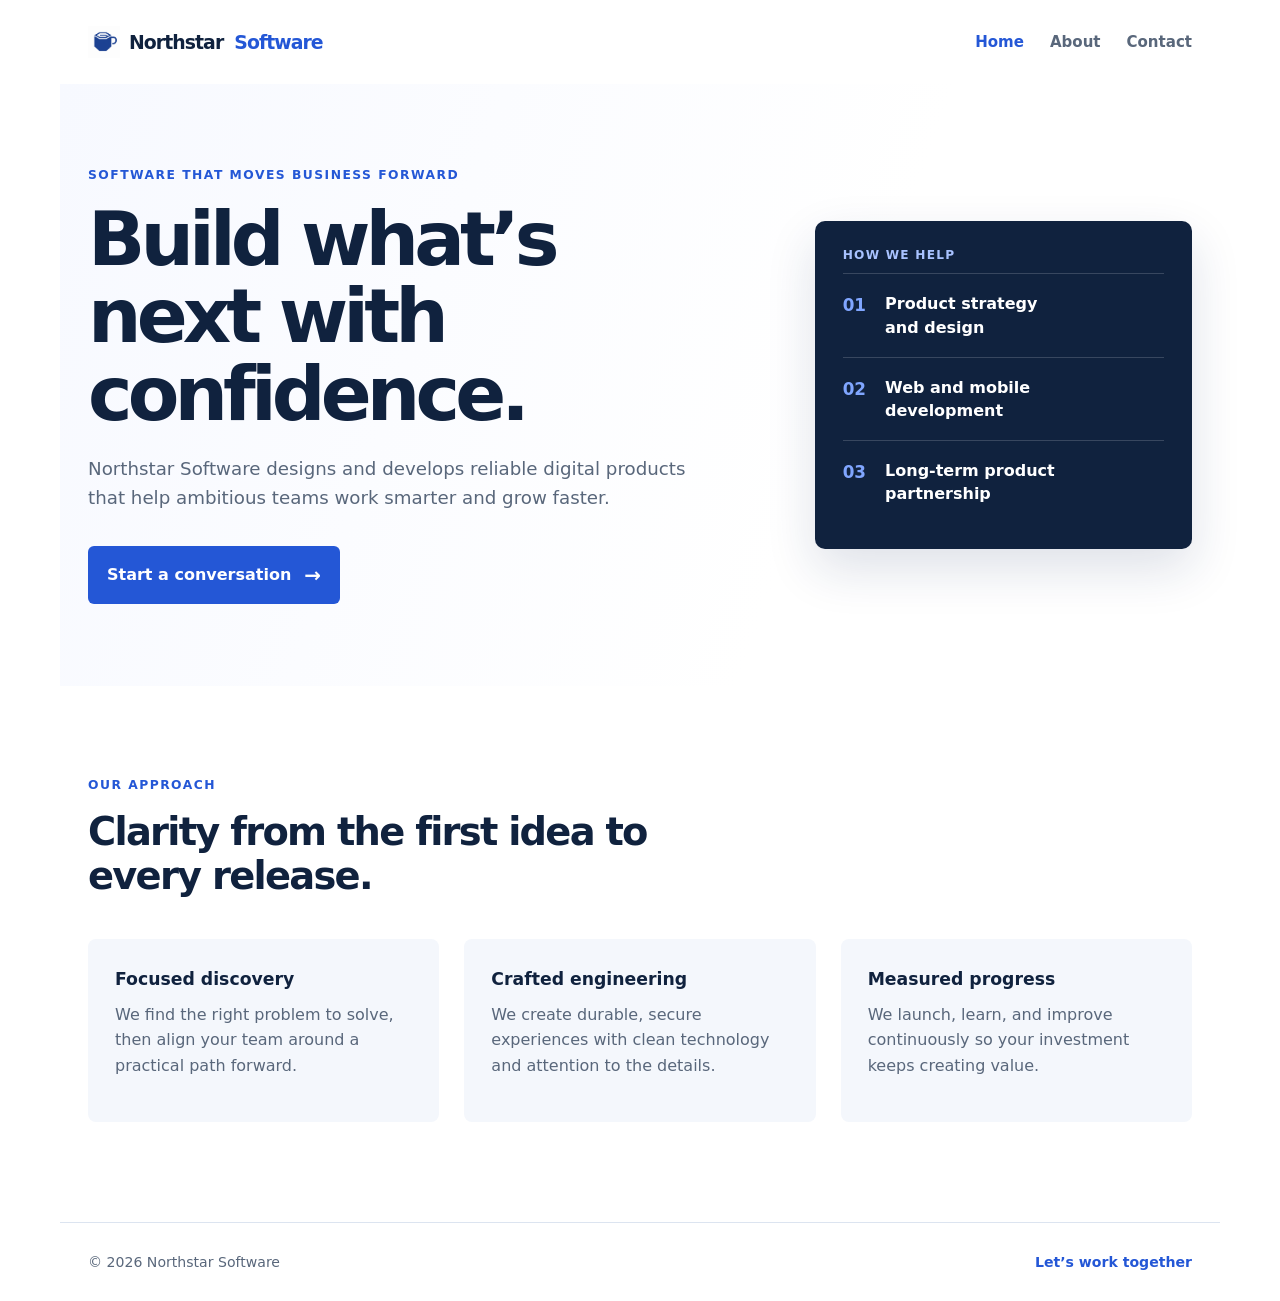
==== index.html @ 84e4131d "Add company logo to navbar" ====
<!doctype html>
<html lang="en">
  <head>
    <meta charset="UTF-8" />
    <meta name="viewport" content="width=device-width, initial-scale=1.0" />
    <meta name="description" content="Northstar Software builds dependable digital products for growing businesses." />
    <title>Northstar Software | Better software, thoughtfully built</title>
    <link rel="stylesheet" href="styles.css" />
  </head>
  <body>
    <header class="site-header">
      <a class="brand" href="index.html" aria-label="Northstar Software home"><img src="assets/company-logo-cropped.png" alt="" />Northstar<span>Software</span></a>
      <nav aria-label="Main navigation">
        <a class="active" href="index.html" aria-current="page">Home</a>
        <a href="about.html">About</a>
        <a href="contact.html">Contact</a>
      </nav>
    </header>
    <main>
      <section class="hero">
        <div class="hero-copy">
          <p class="eyebrow">Software that moves business forward</p>
          <h1>Build what’s next with confidence.</h1>
          <p class="lead">Northstar Software designs and develops reliable digital products that help ambitious teams work smarter and grow faster.</p>
          <a class="button" href="contact.html">Start a conversation <span aria-hidden="true">→</span></a>
        </div>
        <div class="hero-card" aria-label="Software delivery highlights">
          <p class="card-label">How we help</p>
          <div class="metric"><strong>01</strong><span>Product strategy<br />and design</span></div>
          <div class="metric"><strong>02</strong><span>Web and mobile<br />development</span></div>
          <div class="metric"><strong>03</strong><span>Long-term product<br />partnership</span></div>
        </div>
      </section>
      <section class="services" aria-labelledby="services-title">
        <p class="eyebrow">Our approach</p>
        <h2 id="services-title">Clarity from the first idea to every release.</h2>
        <div class="service-grid">
          <article><h3>Focused discovery</h3><p>We find the right problem to solve, then align your team around a practical path forward.</p></article>
          <article><h3>Crafted engineering</h3><p>We create durable, secure experiences with clean technology and attention to the details.</p></article>
          <article><h3>Measured progress</h3><p>We launch, learn, and improve continuously so your investment keeps creating value.</p></article>
        </div>
      </section>
    </main>
    <footer><span>© 2026 Northstar Software</span><a href="contact.html">Let’s work together</a></footer>
  </body>
</html>
---- styles.css ----
:root { --ink:#10223e; --muted:#59677b; --blue:#2457d6; --light:#f4f7fc; --line:#dce4f0; --white:#fff; }
* { box-sizing:border-box; }
body { margin:0; color:var(--ink); background:var(--white); font-family:Inter,ui-sans-serif,system-ui,-apple-system,BlinkMacSystemFont,"Segoe UI",sans-serif; line-height:1.6; }
a { color:inherit; text-decoration:none; }
.site-header, main, footer { max-width:1160px; margin:auto; }
.site-header { min-height:84px; padding:0 28px; display:flex; align-items:center; justify-content:space-between; }
.brand { display:inline-flex; align-items:center; gap:9px; font-size:1.18rem; font-weight:800; letter-spacing:-.05em; }.brand img { width:32px; height:32px; object-fit:contain; }.brand span { color:var(--blue); margin-left:2px; }
nav { display:flex; gap:26px; } nav a { color:var(--muted); font-size:.94rem; font-weight:650; } nav a:hover,nav a.active { color:var(--blue); }
.hero { min-height:560px; padding:82px 28px; display:grid; grid-template-columns:1.35fr .8fr; gap:90px; align-items:center; background:linear-gradient(110deg,#f7f9ff 0%,#fff 65%); }
.eyebrow { margin:0 0 15px; color:var(--blue); font-weight:750; font-size:.77rem; letter-spacing:.12em; text-transform:uppercase; }
h1,h2,h3,p { margin-top:0; } h1 { max-width:750px; margin-bottom:21px; font-size:clamp(2.6rem,6vw,4.7rem); letter-spacing:-.065em; line-height:1.03; } h2 { font-size:clamp(1.8rem,3vw,2.8rem); line-height:1.13; letter-spacing:-.045em; } h3 { font-size:1.08rem; margin-bottom:8px; } .lead { max-width:635px; color:var(--muted); font-size:1.14rem; }
.button { display:inline-flex; align-items:center; gap:13px; margin-top:15px; padding:13px 19px; border:0; border-radius:6px; background:var(--blue); color:#fff; font:inherit; font-weight:750; cursor:pointer; }.button span { font-size:1.25em; }.button:hover { background:#173f9f; }
.hero-card { padding:25px 28px; color:#fff; background:var(--ink); border-radius:10px; box-shadow:0 20px 50px #152e5c24; }.card-label { margin-bottom:8px; color:#a8c2ff; font-size:.76rem; font-weight:750; letter-spacing:.1em; text-transform:uppercase; }.metric { display:flex; gap:19px; padding:18px 0; border-top:1px solid #ffffff2b; }.metric strong { color:#80a6ff; font-size:1.05rem; }.metric span { font-weight:650; line-height:1.45; }
.services { padding:90px 28px 100px; }.services h2 { max-width:600px; margin-bottom:42px; }.service-grid { display:grid; grid-template-columns:repeat(3,1fr); gap:25px; }.service-grid article { padding:27px; background:var(--light); border-radius:8px; }.service-grid p,.split-section p, aside p { color:var(--muted); }
.page-content { padding:80px 28px 100px; }.page-content > h1 { max-width:800px; }.split-section { display:grid; grid-template-columns:1fr 1fr; gap:90px; margin-top:70px; padding-top:45px; border-top:1px solid var(--line); }.values > div { padding:0 0 20px 53px; position:relative; }.values strong { position:absolute; left:0; color:var(--blue); }.values h3 { margin-bottom:3px; }.values p { margin-bottom:0; }
.contact-layout { display:grid; grid-template-columns:1.1fr .75fr; gap:90px; margin-top:55px; padding-top:40px; border-top:1px solid var(--line); } form { display:grid; gap:8px; } label { margin-top:12px; font-weight:700; font-size:.92rem; } input,textarea { width:100%; padding:12px; border:1px solid #b8c4d5; border-radius:5px; font:inherit; } input:focus,textarea:focus { outline:2px solid #8daaf2; border-color:var(--blue); } form .button { justify-self:start; } aside { padding:28px; align-self:start; background:var(--light); border-radius:8px; } aside h2 { font-size:1.5rem; }.email { color:var(--blue); font-weight:750; }.aside-note { margin-top:28px; font-size:.94rem; }
footer { display:flex; justify-content:space-between; padding:28px; border-top:1px solid var(--line); color:var(--muted); font-size:.88rem; } footer a { color:var(--blue); font-weight:700; }
@media (max-width:720px) { .site-header { min-height:72px; padding:0 20px; }.brand { gap:7px; font-size:1rem; }.brand img { width:28px; height:28px; } nav { gap:14px; font-size:.86rem; }.hero { min-height:0; padding:60px 20px; grid-template-columns:1fr; gap:45px; }.services,.page-content { padding:62px 20px; }.service-grid,.split-section,.contact-layout { grid-template-columns:1fr; gap:32px; }.split-section,.contact-layout { margin-top:45px; }.service-grid { gap:15px; } footer { padding:24px 20px; } }
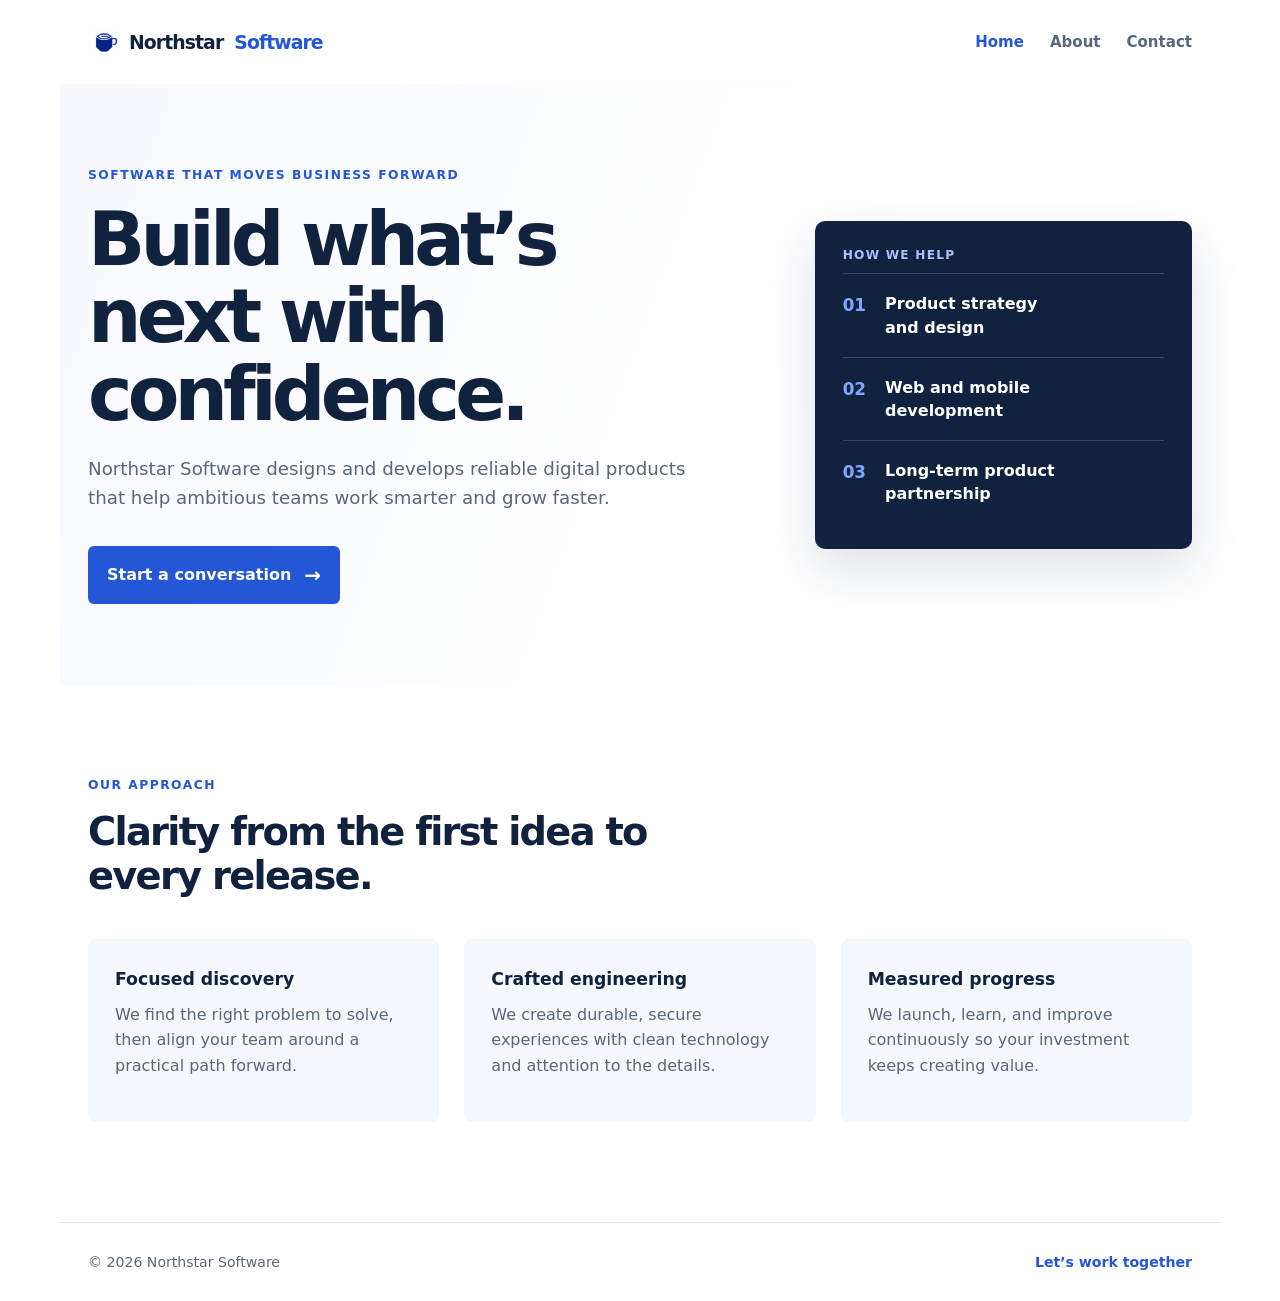
==== commit 014cb631: "Update navbar logo asset" ====
--- a/index.html
+++ b/index.html
@@ -9,7 +9,7 @@
   </head>
   <body>
     <header class="site-header">
-      <a class="brand" href="index.html" aria-label="Northstar Software home"><img src="assets/company-logo-cropped.png" alt="" />Northstar<span>Software</span></a>
+      <a class="brand" href="index.html" aria-label="Northstar Software home"><img src="assets/company-logo.jpg" alt="" />Northstar<span>Software</span></a>
       <nav aria-label="Main navigation">
         <a class="active" href="index.html" aria-current="page">Home</a>
         <a href="about.html">About</a>
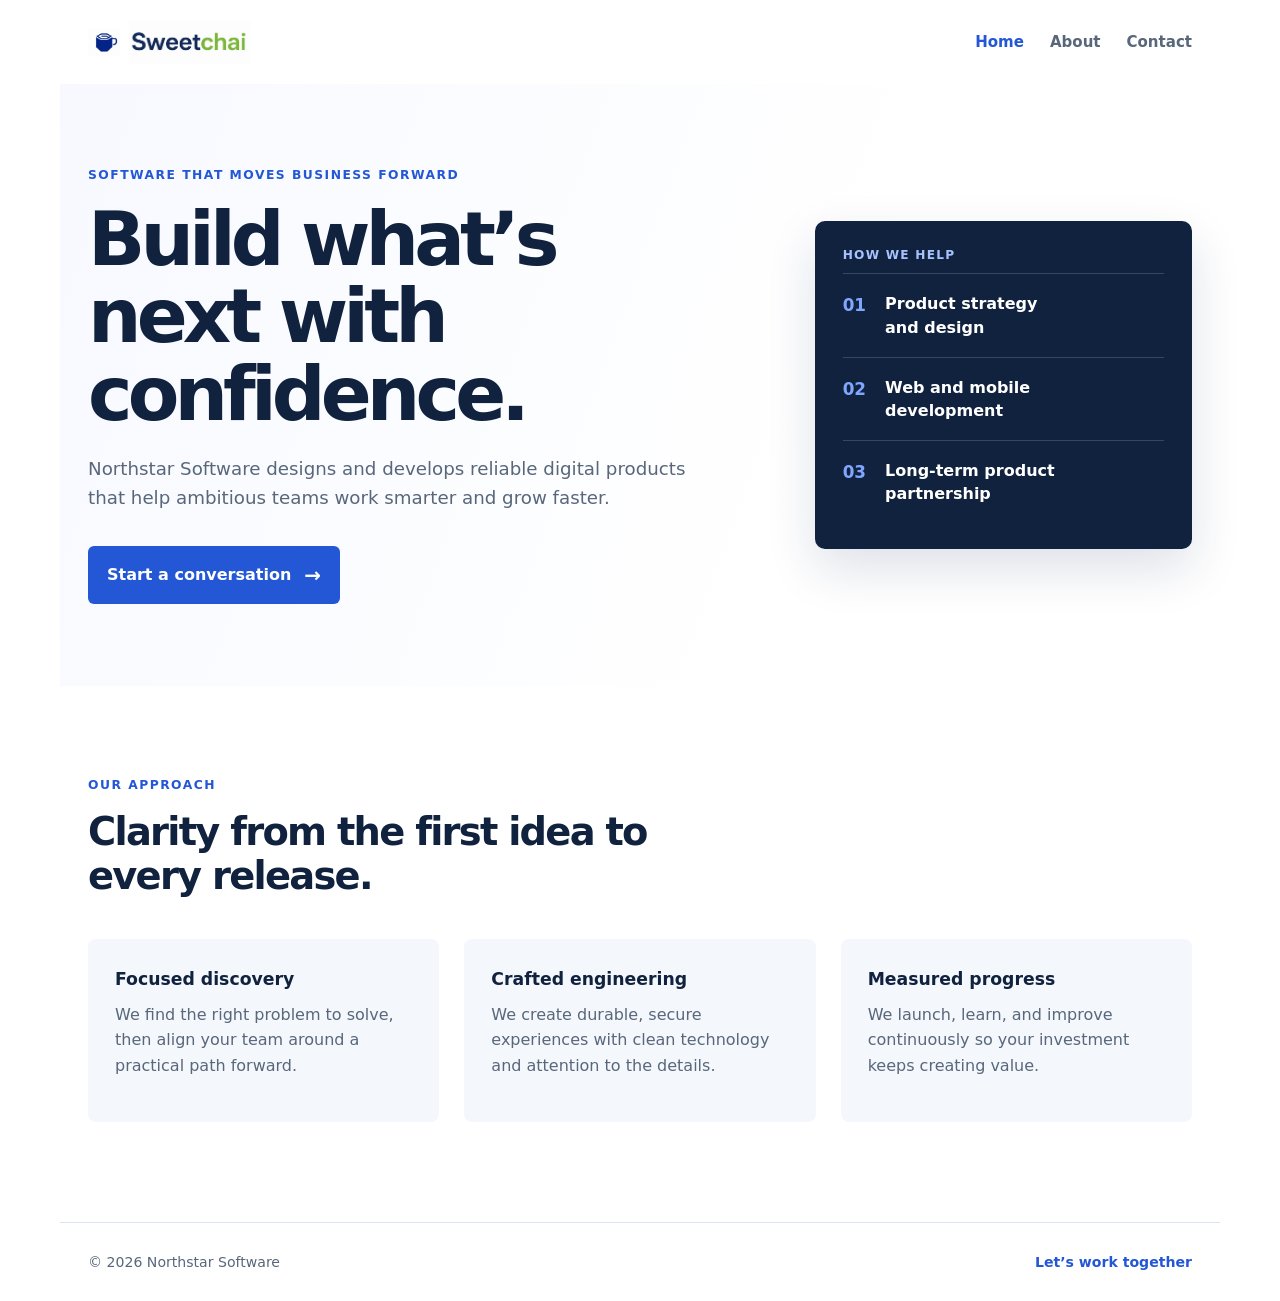
==== commit 2523b50c: "Use Sweetchai wordmark in navbar" ====
--- a/index.html
+++ b/index.html
@@ -9,7 +9,7 @@
   </head>
   <body>
     <header class="site-header">
-      <a class="brand" href="index.html" aria-label="Northstar Software home"><img src="assets/company-logo.jpg" alt="" />Northstar<span>Software</span></a>
+      <a class="brand" href="index.html" aria-label="Sweetchai home"><img class="brand-icon" src="assets/company-logo.jpg" alt="" /><img class="brand-wordmark" src="assets/sweetchai-wordmark.png" alt="Sweetchai" /></a>
       <nav aria-label="Main navigation">
         <a class="active" href="index.html" aria-current="page">Home</a>
         <a href="about.html">About</a>
--- a/styles.css
+++ b/styles.css
@@ -4,7 +4,7 @@
 a { color:inherit; text-decoration:none; }
 .site-header, main, footer { max-width:1160px; margin:auto; }
 .site-header { min-height:84px; padding:0 28px; display:flex; align-items:center; justify-content:space-between; }
-.brand { display:inline-flex; align-items:center; gap:9px; font-size:1.18rem; font-weight:800; letter-spacing:-.05em; }.brand img { width:32px; height:32px; object-fit:contain; }.brand span { color:var(--blue); margin-left:2px; }
+.brand { display:inline-flex; align-items:center; gap:9px; }.brand-icon { width:32px; height:32px; object-fit:contain; }.brand-wordmark { display:block; width:122px; height:auto; }
 nav { display:flex; gap:26px; } nav a { color:var(--muted); font-size:.94rem; font-weight:650; } nav a:hover,nav a.active { color:var(--blue); }
 .hero { min-height:560px; padding:82px 28px; display:grid; grid-template-columns:1.35fr .8fr; gap:90px; align-items:center; background:linear-gradient(110deg,#f7f9ff 0%,#fff 65%); }
 .eyebrow { margin:0 0 15px; color:var(--blue); font-weight:750; font-size:.77rem; letter-spacing:.12em; text-transform:uppercase; }
@@ -15,4 +15,5 @@
 .page-content { padding:80px 28px 100px; }.page-content > h1 { max-width:800px; }.split-section { display:grid; grid-template-columns:1fr 1fr; gap:90px; margin-top:70px; padding-top:45px; border-top:1px solid var(--line); }.values > div { padding:0 0 20px 53px; position:relative; }.values strong { position:absolute; left:0; color:var(--blue); }.values h3 { margin-bottom:3px; }.values p { margin-bottom:0; }
 .contact-layout { display:grid; grid-template-columns:1.1fr .75fr; gap:90px; margin-top:55px; padding-top:40px; border-top:1px solid var(--line); } form { display:grid; gap:8px; } label { margin-top:12px; font-weight:700; font-size:.92rem; } input,textarea { width:100%; padding:12px; border:1px solid #b8c4d5; border-radius:5px; font:inherit; } input:focus,textarea:focus { outline:2px solid #8daaf2; border-color:var(--blue); } form .button { justify-self:start; } aside { padding:28px; align-self:start; background:var(--light); border-radius:8px; } aside h2 { font-size:1.5rem; }.email { color:var(--blue); font-weight:750; }.aside-note { margin-top:28px; font-size:.94rem; }
 footer { display:flex; justify-content:space-between; padding:28px; border-top:1px solid var(--line); color:var(--muted); font-size:.88rem; } footer a { color:var(--blue); font-weight:700; }
-@media (max-width:720px) { .site-header { min-height:72px; padding:0 20px; }.brand { gap:7px; font-size:1rem; }.brand img { width:28px; height:28px; } nav { gap:14px; font-size:.86rem; }.hero { min-height:0; padding:60px 20px; grid-template-columns:1fr; gap:45px; }.services,.page-content { padding:62px 20px; }.service-grid,.split-section,.contact-layout { grid-template-columns:1fr; gap:32px; }.split-section,.contact-layout { margin-top:45px; }.service-grid { gap:15px; } footer { padding:24px 20px; } }
+@media (max-width:720px) { .site-header { min-height:72px; padding:0 20px; }.brand { gap:7px; }.brand-icon { width:28px; height:28px; }.brand-wordmark { width:106px; } nav { gap:14px; font-size:.86rem; }.hero { min-height:0; padding:60px 20px; grid-template-columns:1fr; gap:45px; }.services,.page-content { padding:62px 20px; }.service-grid,.split-section,.contact-layout { grid-template-columns:1fr; gap:32px; }.split-section,.contact-layout { margin-top:45px; }.service-grid { gap:15px; } footer { padding:24px 20px; } }
+@media (max-width:420px) { .site-header { padding:0 14px; }.brand { gap:5px; }.brand-icon { width:24px; height:24px; }.brand-wordmark { width:94px; } nav { gap:10px; } }
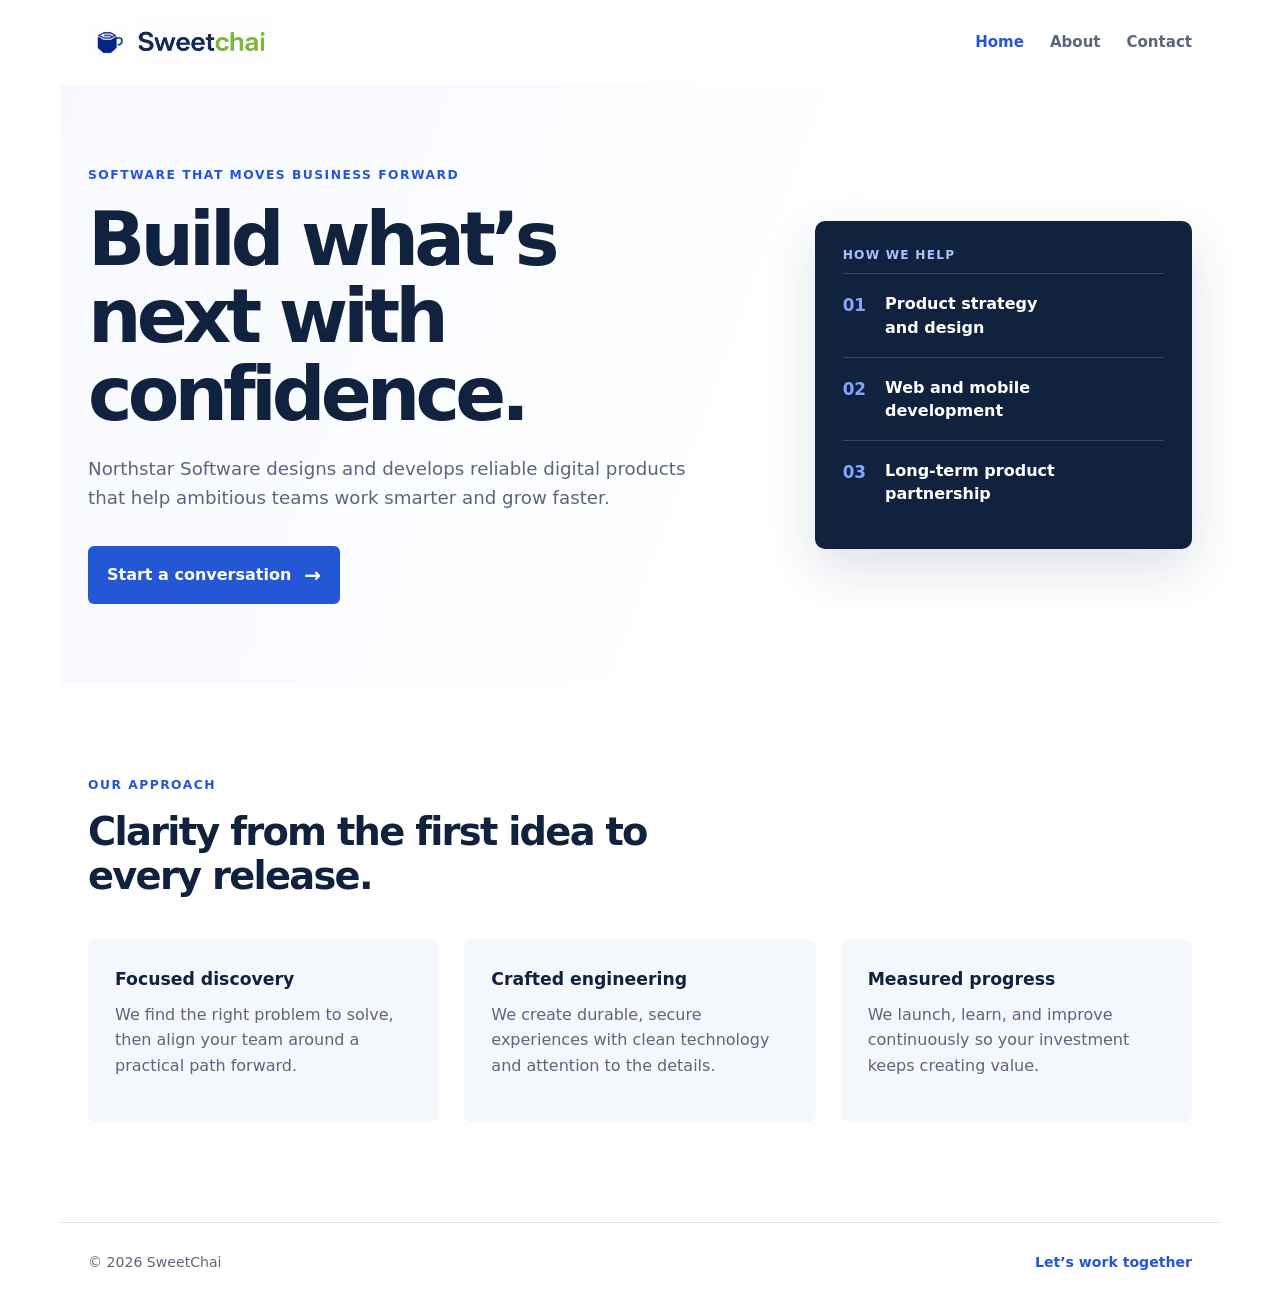
==== commit e0c4b793: "Update SweetChai contact and footer branding" ====
--- a/index.html
+++ b/index.html
@@ -41,6 +41,6 @@
         </div>
       </section>
     </main>
-    <footer><span>© 2026 Northstar Software</span><a href="contact.html">Let’s work together</a></footer>
+    <footer><span>© 2026 SweetChai</span><a href="contact.html">Let’s work together</a></footer>
   </body>
 </html>
--- a/styles.css
+++ b/styles.css
@@ -4,7 +4,7 @@
 a { color:inherit; text-decoration:none; }
 .site-header, main, footer { max-width:1160px; margin:auto; }
 .site-header { min-height:84px; padding:0 28px; display:flex; align-items:center; justify-content:space-between; }
-.brand { display:inline-flex; align-items:center; gap:9px; }.brand-icon { width:32px; height:32px; object-fit:contain; }.brand-wordmark { display:block; width:122px; height:auto; }
+.brand { display:inline-flex; align-items:center; gap:9px; }.brand-icon { width:38px; height:38px; object-fit:contain; }.brand-wordmark { display:block; width:136px; height:auto; }
 nav { display:flex; gap:26px; } nav a { color:var(--muted); font-size:.94rem; font-weight:650; } nav a:hover,nav a.active { color:var(--blue); }
 .hero { min-height:560px; padding:82px 28px; display:grid; grid-template-columns:1.35fr .8fr; gap:90px; align-items:center; background:linear-gradient(110deg,#f7f9ff 0%,#fff 65%); }
 .eyebrow { margin:0 0 15px; color:var(--blue); font-weight:750; font-size:.77rem; letter-spacing:.12em; text-transform:uppercase; }
@@ -15,5 +15,5 @@
 .page-content { padding:80px 28px 100px; }.page-content > h1 { max-width:800px; }.split-section { display:grid; grid-template-columns:1fr 1fr; gap:90px; margin-top:70px; padding-top:45px; border-top:1px solid var(--line); }.values > div { padding:0 0 20px 53px; position:relative; }.values strong { position:absolute; left:0; color:var(--blue); }.values h3 { margin-bottom:3px; }.values p { margin-bottom:0; }
 .contact-layout { display:grid; grid-template-columns:1.1fr .75fr; gap:90px; margin-top:55px; padding-top:40px; border-top:1px solid var(--line); } form { display:grid; gap:8px; } label { margin-top:12px; font-weight:700; font-size:.92rem; } input,textarea { width:100%; padding:12px; border:1px solid #b8c4d5; border-radius:5px; font:inherit; } input:focus,textarea:focus { outline:2px solid #8daaf2; border-color:var(--blue); } form .button { justify-self:start; } aside { padding:28px; align-self:start; background:var(--light); border-radius:8px; } aside h2 { font-size:1.5rem; }.email { color:var(--blue); font-weight:750; }.aside-note { margin-top:28px; font-size:.94rem; }
 footer { display:flex; justify-content:space-between; padding:28px; border-top:1px solid var(--line); color:var(--muted); font-size:.88rem; } footer a { color:var(--blue); font-weight:700; }
-@media (max-width:720px) { .site-header { min-height:72px; padding:0 20px; }.brand { gap:7px; }.brand-icon { width:28px; height:28px; }.brand-wordmark { width:106px; } nav { gap:14px; font-size:.86rem; }.hero { min-height:0; padding:60px 20px; grid-template-columns:1fr; gap:45px; }.services,.page-content { padding:62px 20px; }.service-grid,.split-section,.contact-layout { grid-template-columns:1fr; gap:32px; }.split-section,.contact-layout { margin-top:45px; }.service-grid { gap:15px; } footer { padding:24px 20px; } }
-@media (max-width:420px) { .site-header { padding:0 14px; }.brand { gap:5px; }.brand-icon { width:24px; height:24px; }.brand-wordmark { width:94px; } nav { gap:10px; } }
+@media (max-width:720px) { .site-header { min-height:72px; padding:0 20px; }.brand { gap:7px; }.brand-icon { width:32px; height:32px; }.brand-wordmark { width:114px; } nav { gap:14px; font-size:.86rem; }.hero { min-height:0; padding:60px 20px; grid-template-columns:1fr; gap:45px; }.services,.page-content { padding:62px 20px; }.service-grid,.split-section,.contact-layout { grid-template-columns:1fr; gap:32px; }.split-section,.contact-layout { margin-top:45px; }.service-grid { gap:15px; } footer { padding:24px 20px; } }
+@media (max-width:420px) { .site-header { padding:0 14px; }.brand { gap:5px; }.brand-icon { width:26px; height:26px; }.brand-wordmark { width:94px; } nav { gap:10px; } }
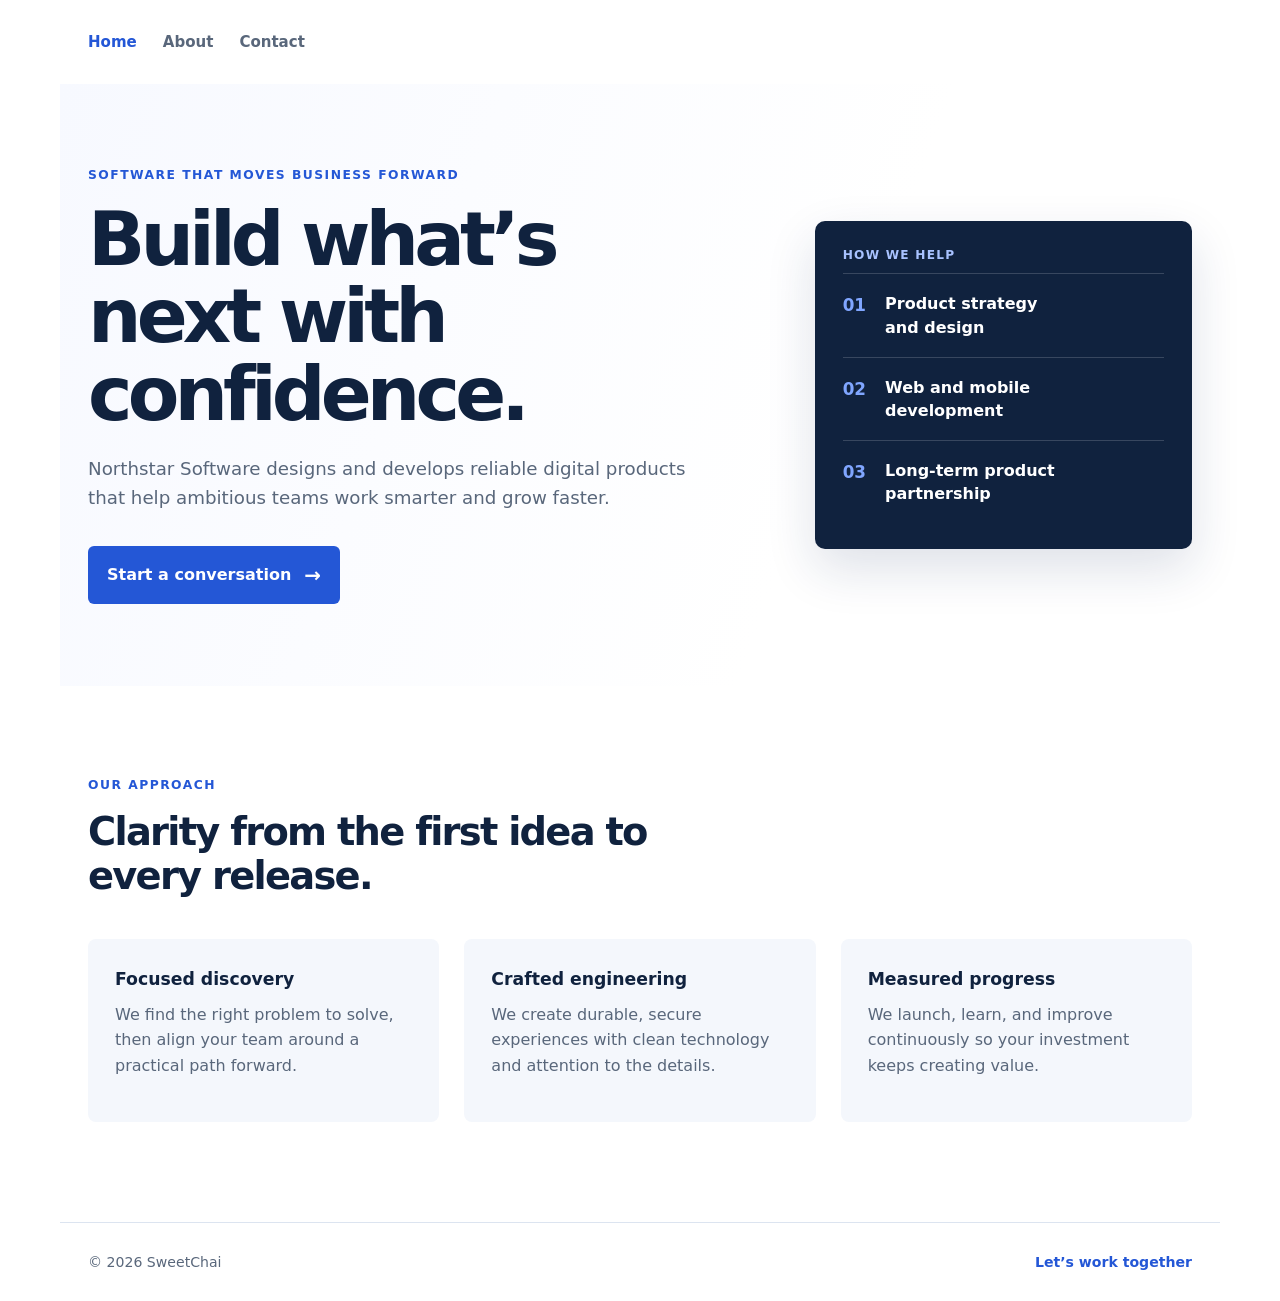
==== commit 200aef0a: "Remove navbar logo" ====
--- a/index.html
+++ b/index.html
@@ -9,7 +9,6 @@
   </head>
   <body>
     <header class="site-header">
-      <a class="brand" href="index.html" aria-label="Sweetchai home"><img class="brand-icon" src="assets/company-logo.jpg" alt="" /><img class="brand-wordmark" src="assets/sweetchai-wordmark.png" alt="Sweetchai" /></a>
       <nav aria-label="Main navigation">
         <a class="active" href="index.html" aria-current="page">Home</a>
         <a href="about.html">About</a>
--- a/styles.css
+++ b/styles.css
@@ -4,7 +4,7 @@
 a { color:inherit; text-decoration:none; }
 .site-header, main, footer { max-width:1160px; margin:auto; }
 .site-header { min-height:84px; padding:0 28px; display:flex; align-items:center; justify-content:space-between; }
-.brand { display:inline-flex; align-items:center; gap:9px; }.brand-icon { width:38px; height:38px; object-fit:contain; }.brand-wordmark { display:block; width:136px; height:auto; }
+.brand { display:inline-flex; align-items:center; gap:3px; }.brand-icon { width:42px; height:42px; object-fit:contain; }.brand-wordmark { display:block; width:auto; height:38px; }
 nav { display:flex; gap:26px; } nav a { color:var(--muted); font-size:.94rem; font-weight:650; } nav a:hover,nav a.active { color:var(--blue); }
 .hero { min-height:560px; padding:82px 28px; display:grid; grid-template-columns:1.35fr .8fr; gap:90px; align-items:center; background:linear-gradient(110deg,#f7f9ff 0%,#fff 65%); }
 .eyebrow { margin:0 0 15px; color:var(--blue); font-weight:750; font-size:.77rem; letter-spacing:.12em; text-transform:uppercase; }
@@ -15,5 +15,5 @@
 .page-content { padding:80px 28px 100px; }.page-content > h1 { max-width:800px; }.split-section { display:grid; grid-template-columns:1fr 1fr; gap:90px; margin-top:70px; padding-top:45px; border-top:1px solid var(--line); }.values > div { padding:0 0 20px 53px; position:relative; }.values strong { position:absolute; left:0; color:var(--blue); }.values h3 { margin-bottom:3px; }.values p { margin-bottom:0; }
 .contact-layout { display:grid; grid-template-columns:1.1fr .75fr; gap:90px; margin-top:55px; padding-top:40px; border-top:1px solid var(--line); } form { display:grid; gap:8px; } label { margin-top:12px; font-weight:700; font-size:.92rem; } input,textarea { width:100%; padding:12px; border:1px solid #b8c4d5; border-radius:5px; font:inherit; } input:focus,textarea:focus { outline:2px solid #8daaf2; border-color:var(--blue); } form .button { justify-self:start; } aside { padding:28px; align-self:start; background:var(--light); border-radius:8px; } aside h2 { font-size:1.5rem; }.email { color:var(--blue); font-weight:750; }.aside-note { margin-top:28px; font-size:.94rem; }
 footer { display:flex; justify-content:space-between; padding:28px; border-top:1px solid var(--line); color:var(--muted); font-size:.88rem; } footer a { color:var(--blue); font-weight:700; }
-@media (max-width:720px) { .site-header { min-height:72px; padding:0 20px; }.brand { gap:7px; }.brand-icon { width:32px; height:32px; }.brand-wordmark { width:114px; } nav { gap:14px; font-size:.86rem; }.hero { min-height:0; padding:60px 20px; grid-template-columns:1fr; gap:45px; }.services,.page-content { padding:62px 20px; }.service-grid,.split-section,.contact-layout { grid-template-columns:1fr; gap:32px; }.split-section,.contact-layout { margin-top:45px; }.service-grid { gap:15px; } footer { padding:24px 20px; } }
-@media (max-width:420px) { .site-header { padding:0 14px; }.brand { gap:5px; }.brand-icon { width:26px; height:26px; }.brand-wordmark { width:94px; } nav { gap:10px; } }
+@media (max-width:720px) { .site-header { min-height:72px; padding:0 20px; }.brand { gap:3px; }.brand-icon { width:36px; height:36px; }.brand-wordmark { width:auto; height:33px; } nav { gap:14px; font-size:.86rem; }.hero { min-height:0; padding:60px 20px; grid-template-columns:1fr; gap:45px; }.services,.page-content { padding:62px 20px; }.service-grid,.split-section,.contact-layout { grid-template-columns:1fr; gap:32px; }.split-section,.contact-layout { margin-top:45px; }.service-grid { gap:15px; } footer { padding:24px 20px; } }
+@media (max-width:420px) { .site-header { padding:0 14px; }.brand { gap:3px; }.brand-icon { width:29px; height:29px; }.brand-wordmark { width:auto; height:27px; } nav { gap:10px; } }
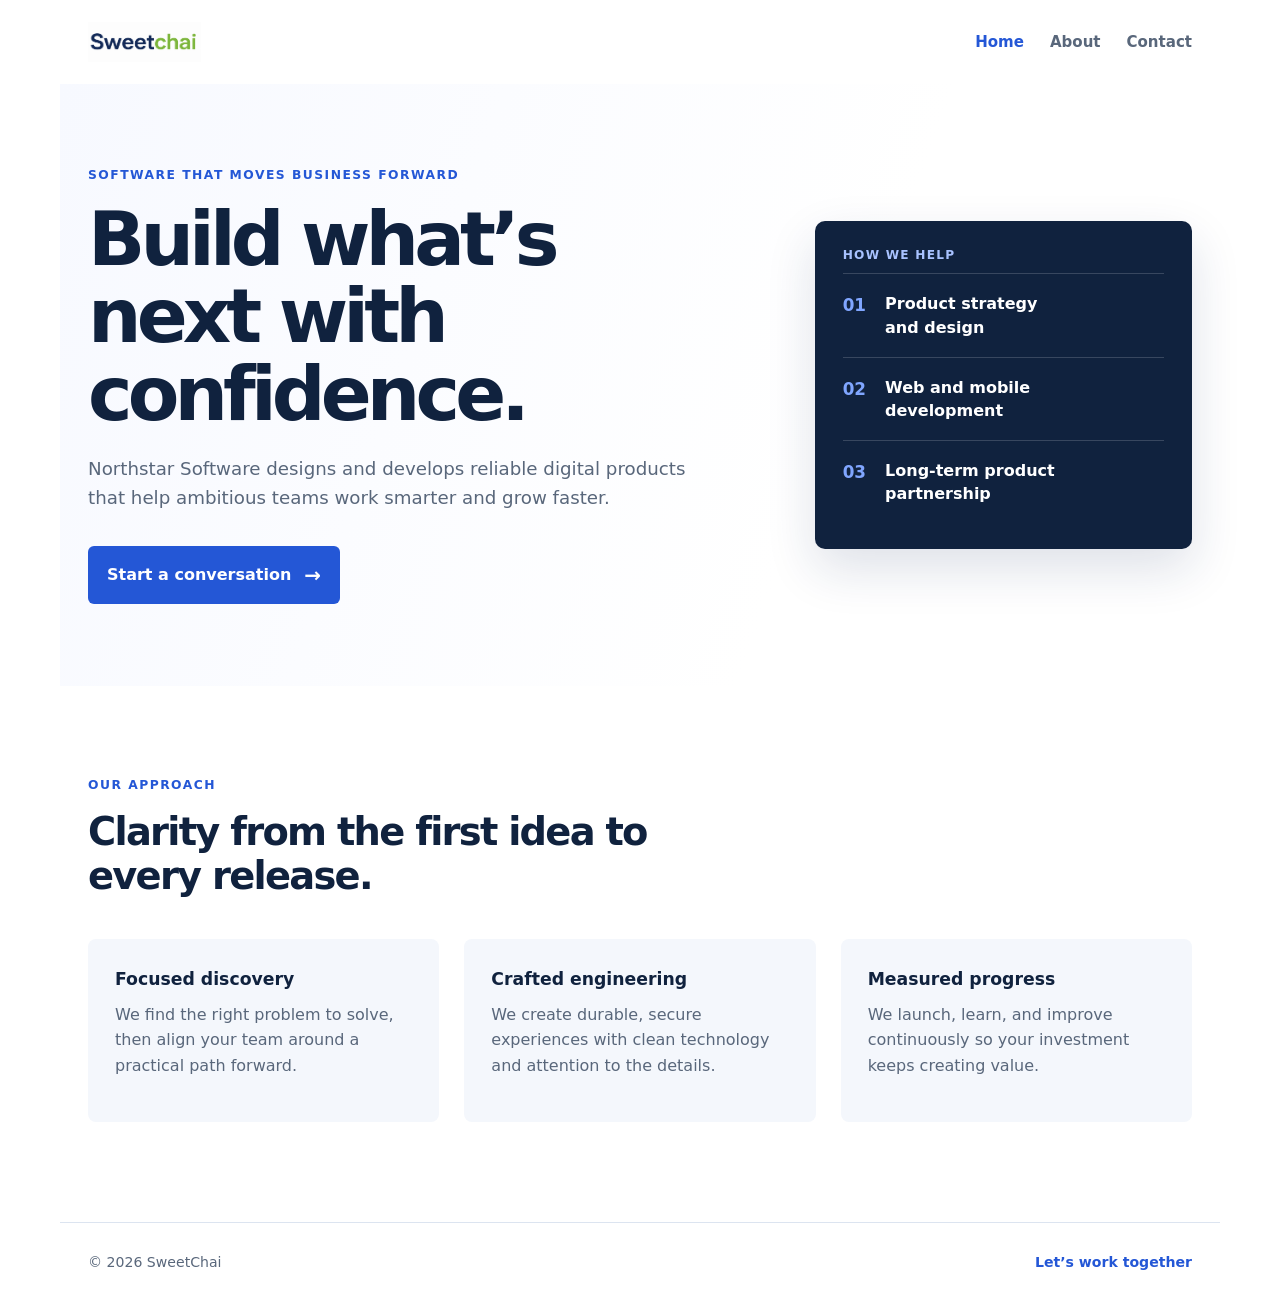
==== commit 19c861cc: "Add navbar logo" ====
--- a/index.html
+++ b/index.html
@@ -9,6 +9,7 @@
   </head>
   <body>
     <header class="site-header">
+      <a class="brand" href="index.html" aria-label="Sweetchai home"><img class="brand-logo" src="assets/sweetchai-wordmark.png" alt="Sweetchai" /></a>
       <nav aria-label="Main navigation">
         <a class="active" href="index.html" aria-current="page">Home</a>
         <a href="about.html">About</a>
--- a/styles.css
+++ b/styles.css
@@ -4,7 +4,7 @@
 a { color:inherit; text-decoration:none; }
 .site-header, main, footer { max-width:1160px; margin:auto; }
 .site-header { min-height:84px; padding:0 28px; display:flex; align-items:center; justify-content:space-between; }
-.brand { display:inline-flex; align-items:center; gap:3px; }.brand-icon { width:42px; height:42px; object-fit:contain; }.brand-wordmark { display:block; width:auto; height:38px; }
+.brand { display:inline-flex; align-items:center; }.brand-logo { display:block; width:auto; height:40px; object-fit:contain; }
 nav { display:flex; gap:26px; } nav a { color:var(--muted); font-size:.94rem; font-weight:650; } nav a:hover,nav a.active { color:var(--blue); }
 .hero { min-height:560px; padding:82px 28px; display:grid; grid-template-columns:1.35fr .8fr; gap:90px; align-items:center; background:linear-gradient(110deg,#f7f9ff 0%,#fff 65%); }
 .eyebrow { margin:0 0 15px; color:var(--blue); font-weight:750; font-size:.77rem; letter-spacing:.12em; text-transform:uppercase; }
@@ -15,5 +15,5 @@
 .page-content { padding:80px 28px 100px; }.page-content > h1 { max-width:800px; }.split-section { display:grid; grid-template-columns:1fr 1fr; gap:90px; margin-top:70px; padding-top:45px; border-top:1px solid var(--line); }.values > div { padding:0 0 20px 53px; position:relative; }.values strong { position:absolute; left:0; color:var(--blue); }.values h3 { margin-bottom:3px; }.values p { margin-bottom:0; }
 .contact-layout { display:grid; grid-template-columns:1.1fr .75fr; gap:90px; margin-top:55px; padding-top:40px; border-top:1px solid var(--line); } form { display:grid; gap:8px; } label { margin-top:12px; font-weight:700; font-size:.92rem; } input,textarea { width:100%; padding:12px; border:1px solid #b8c4d5; border-radius:5px; font:inherit; } input:focus,textarea:focus { outline:2px solid #8daaf2; border-color:var(--blue); } form .button { justify-self:start; } aside { padding:28px; align-self:start; background:var(--light); border-radius:8px; } aside h2 { font-size:1.5rem; }.email { color:var(--blue); font-weight:750; }.aside-note { margin-top:28px; font-size:.94rem; }
 footer { display:flex; justify-content:space-between; padding:28px; border-top:1px solid var(--line); color:var(--muted); font-size:.88rem; } footer a { color:var(--blue); font-weight:700; }
-@media (max-width:720px) { .site-header { min-height:72px; padding:0 20px; }.brand { gap:3px; }.brand-icon { width:36px; height:36px; }.brand-wordmark { width:auto; height:33px; } nav { gap:14px; font-size:.86rem; }.hero { min-height:0; padding:60px 20px; grid-template-columns:1fr; gap:45px; }.services,.page-content { padding:62px 20px; }.service-grid,.split-section,.contact-layout { grid-template-columns:1fr; gap:32px; }.split-section,.contact-layout { margin-top:45px; }.service-grid { gap:15px; } footer { padding:24px 20px; } }
-@media (max-width:420px) { .site-header { padding:0 14px; }.brand { gap:3px; }.brand-icon { width:29px; height:29px; }.brand-wordmark { width:auto; height:27px; } nav { gap:10px; } }
+@media (max-width:720px) { .site-header { min-height:72px; padding:0 20px; }.brand-logo { height:34px; } nav { gap:14px; font-size:.86rem; }.hero { min-height:0; padding:60px 20px; grid-template-columns:1fr; gap:45px; }.services,.page-content { padding:62px 20px; }.service-grid,.split-section,.contact-layout { grid-template-columns:1fr; gap:32px; }.split-section,.contact-layout { margin-top:45px; }.service-grid { gap:15px; } footer { padding:24px 20px; } }
+@media (max-width:420px) { .site-header { padding:0 14px; }.brand-logo { height:28px; } nav { gap:10px; } }
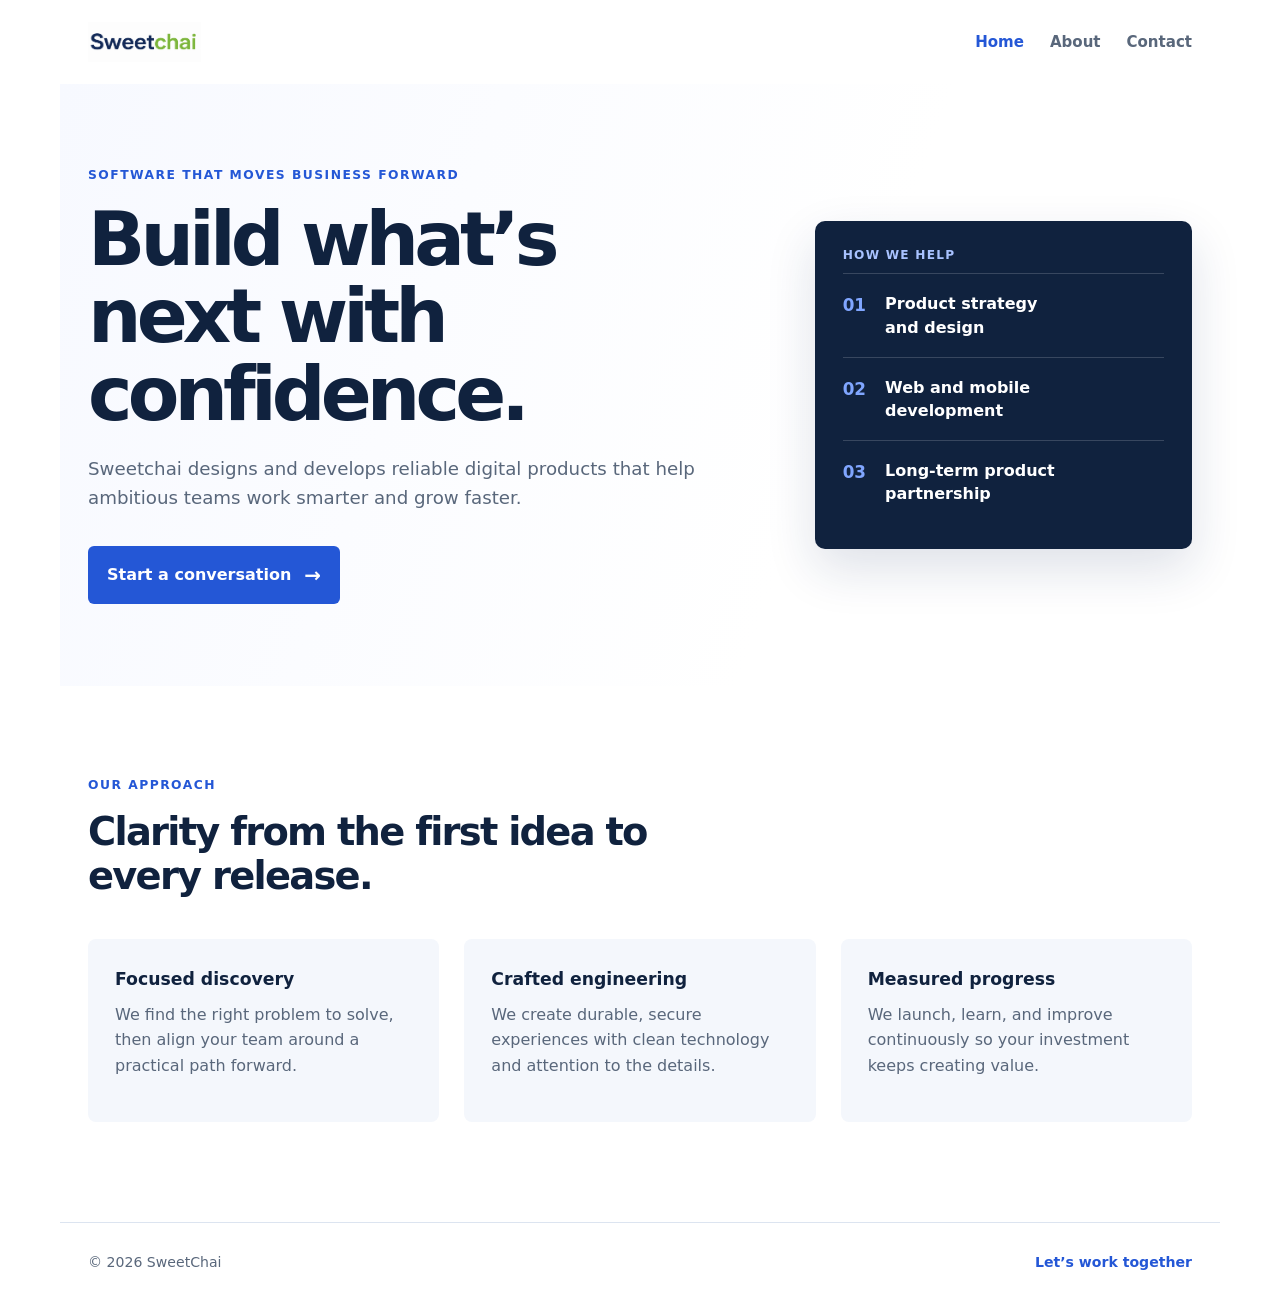
==== commit debd3e67: "Rename Northstar to Sweetchai" ====
--- a/index.html
+++ b/index.html
@@ -3,8 +3,8 @@
   <head>
     <meta charset="UTF-8" />
     <meta name="viewport" content="width=device-width, initial-scale=1.0" />
-    <meta name="description" content="Northstar Software builds dependable digital products for growing businesses." />
-    <title>Northstar Software | Better software, thoughtfully built</title>
+    <meta name="description" content="Sweetchai builds dependable digital products for growing businesses." />
+    <title>Sweetchai | Better software, thoughtfully built</title>
     <link rel="stylesheet" href="styles.css" />
   </head>
   <body>
@@ -21,7 +21,7 @@
         <div class="hero-copy">
           <p class="eyebrow">Software that moves business forward</p>
           <h1>Build what’s next with confidence.</h1>
-          <p class="lead">Northstar Software designs and develops reliable digital products that help ambitious teams work smarter and grow faster.</p>
+          <p class="lead">Sweetchai designs and develops reliable digital products that help ambitious teams work smarter and grow faster.</p>
           <a class="button" href="contact.html">Start a conversation <span aria-hidden="true">→</span></a>
         </div>
         <div class="hero-card" aria-label="Software delivery highlights">
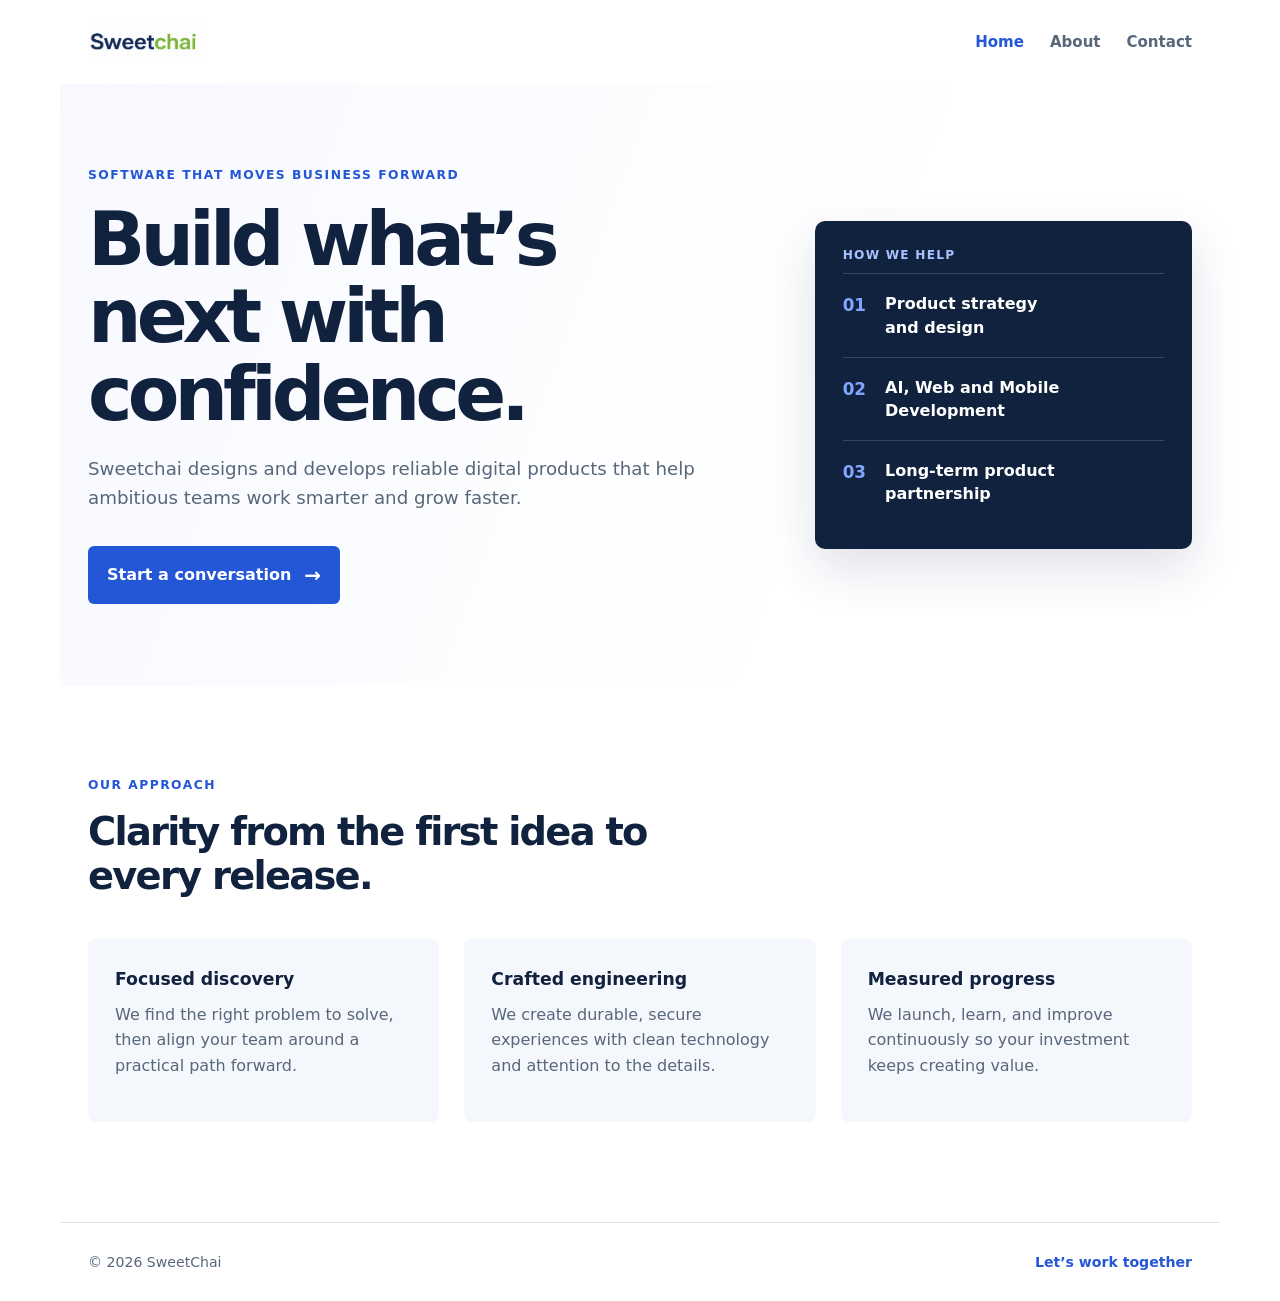
==== commit d00f4a8c: "Update development service label" ====
--- a/index.html
+++ b/index.html
@@ -27,7 +27,7 @@
         <div class="hero-card" aria-label="Software delivery highlights">
           <p class="card-label">How we help</p>
           <div class="metric"><strong>01</strong><span>Product strategy<br />and design</span></div>
-          <div class="metric"><strong>02</strong><span>Web and mobile<br />development</span></div>
+          <div class="metric"><strong>02</strong><span>AI, Web and Mobile<br />Development</span></div>
           <div class="metric"><strong>03</strong><span>Long-term product<br />partnership</span></div>
         </div>
       </section>
